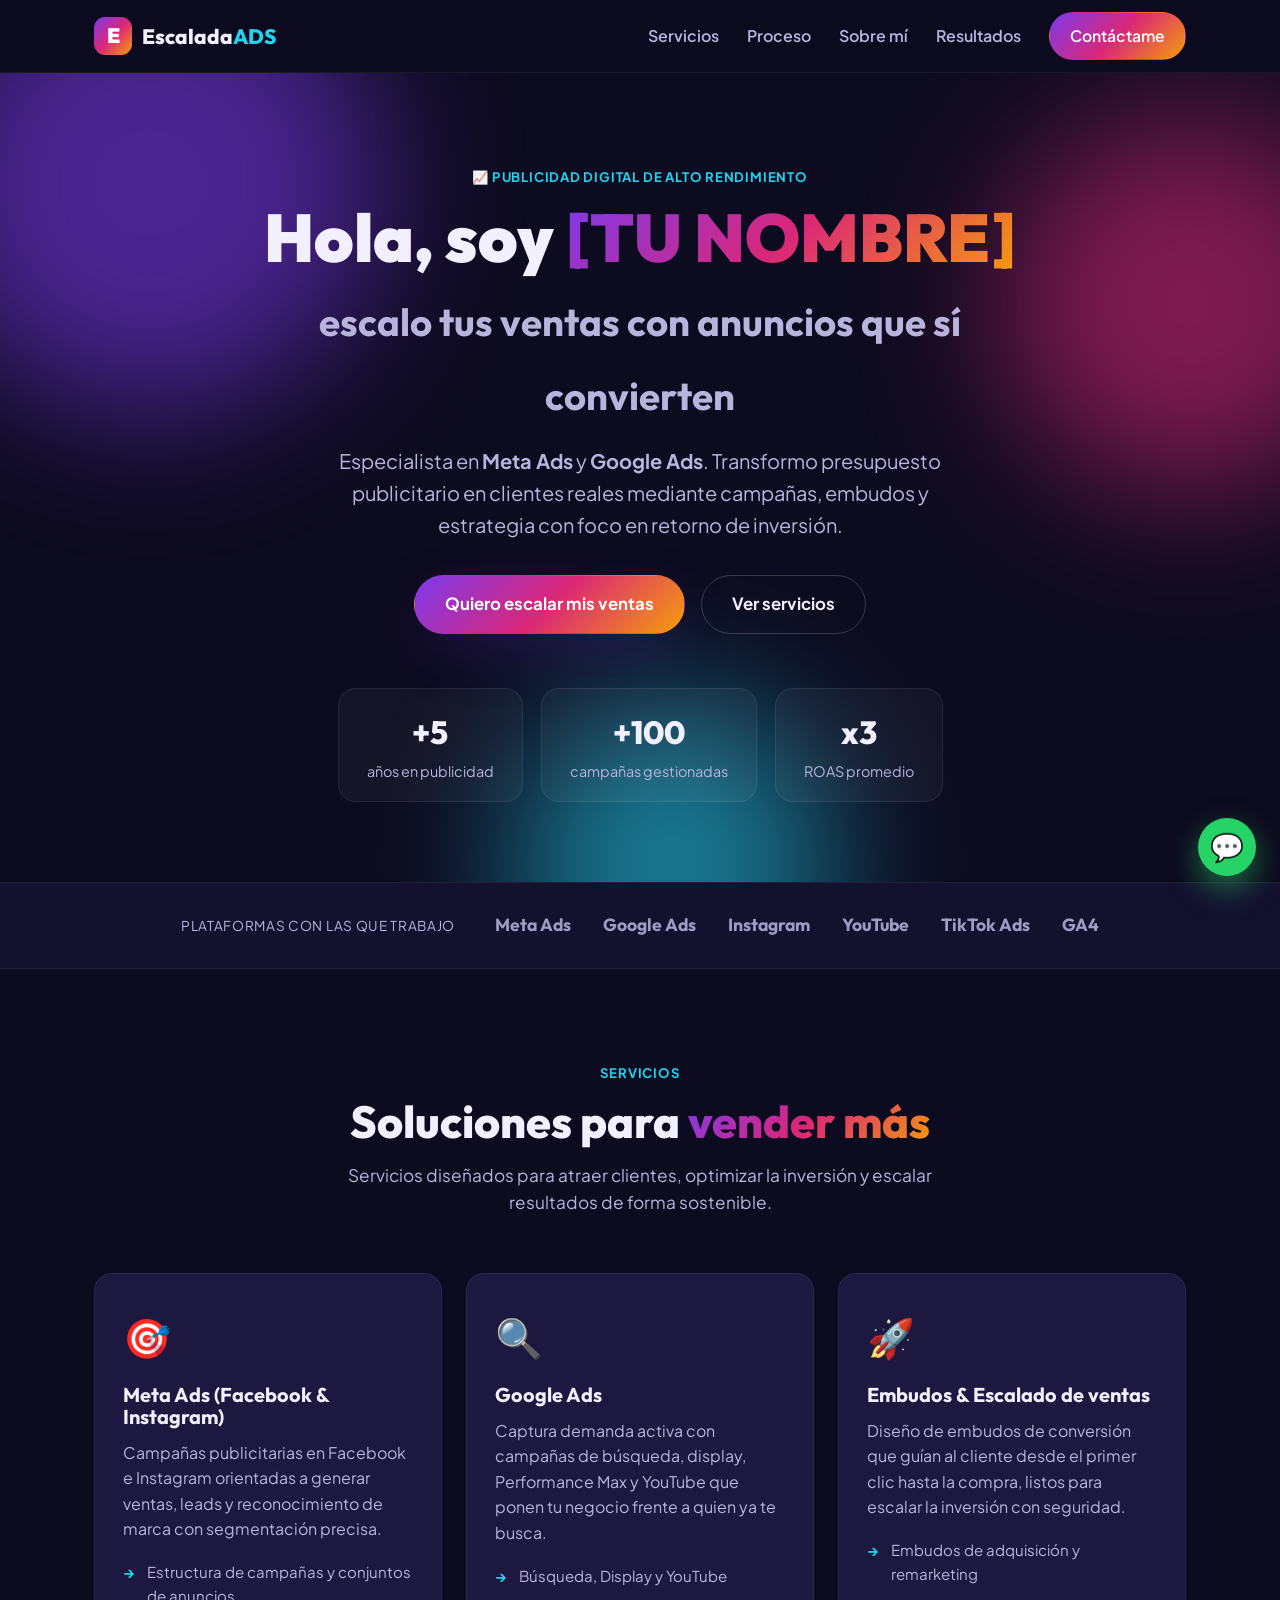
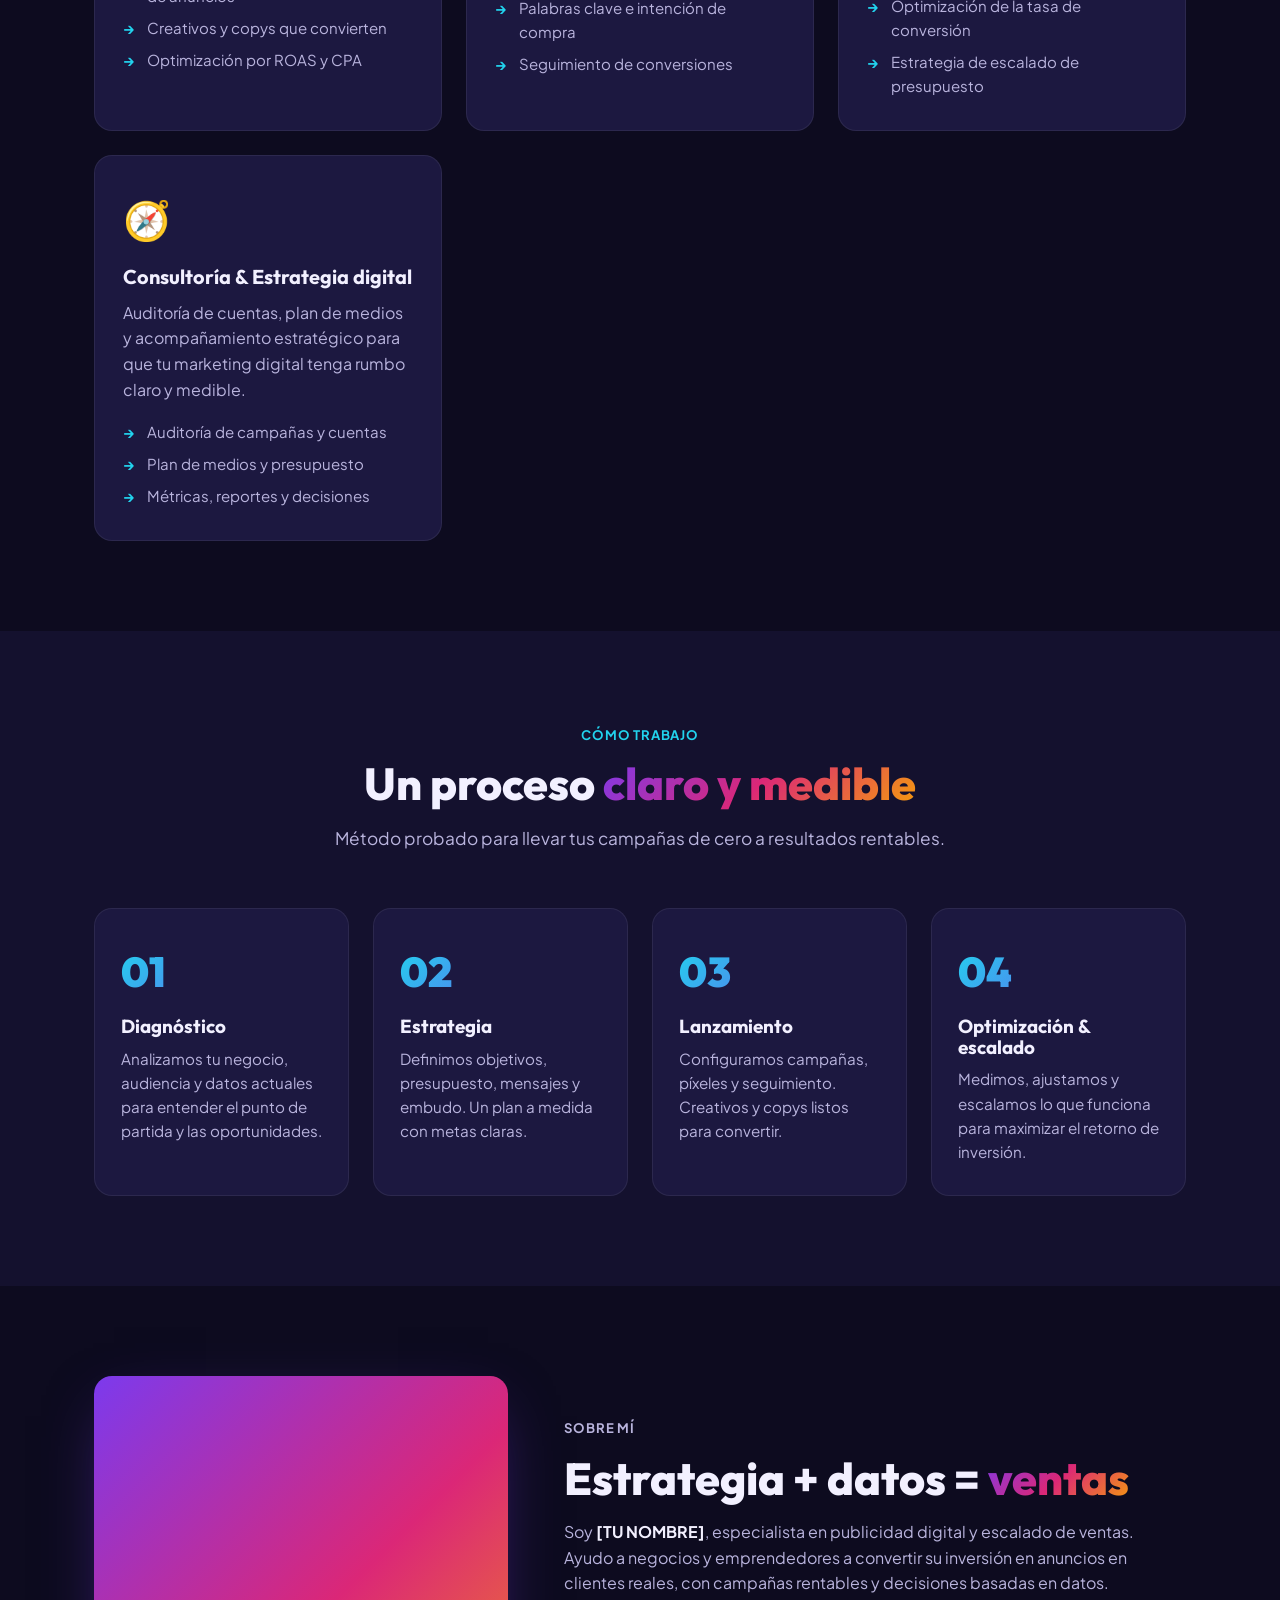
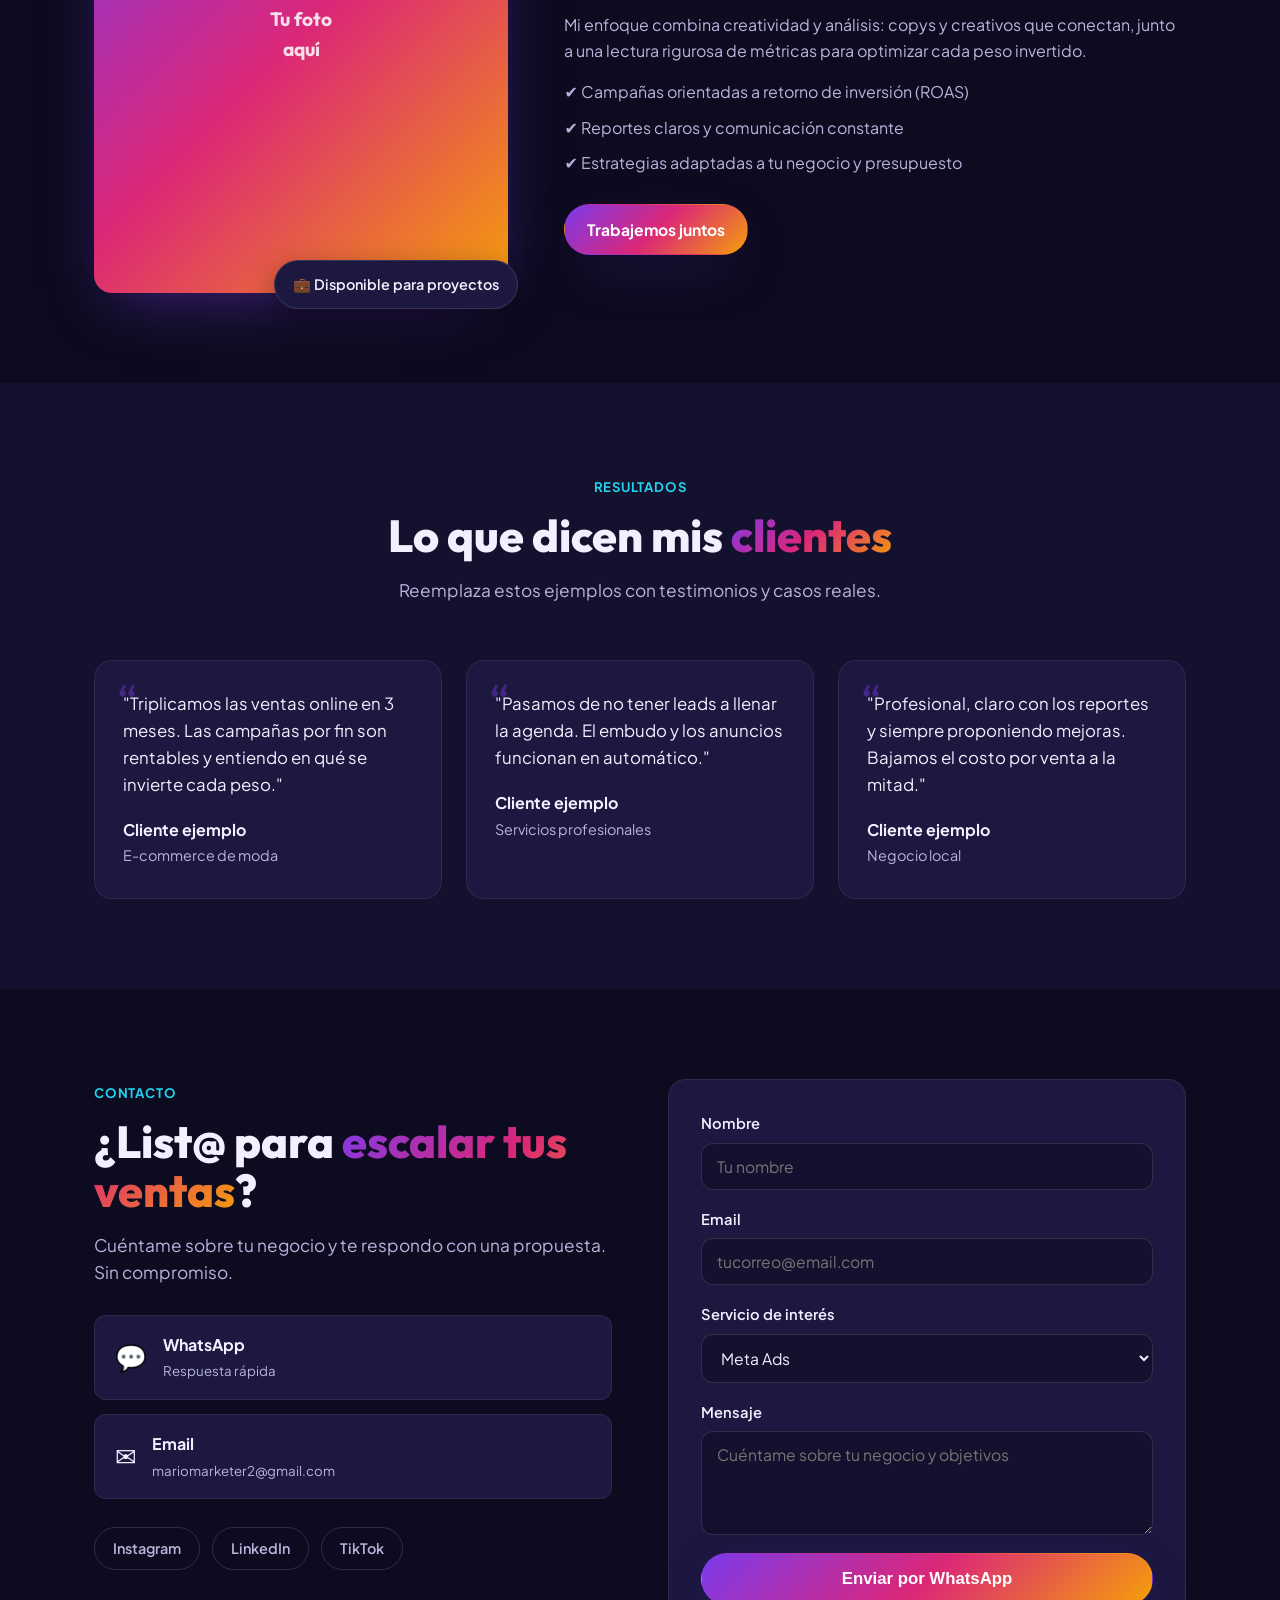
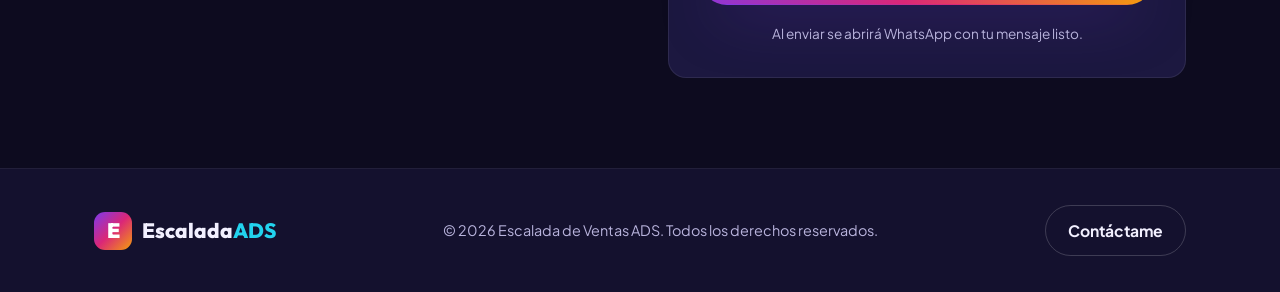
==== portfolio/index.html @ 5ac83516 "Add personal services portfolio site Static single-page portfolio (HTML/CSS/JS) with hero, services," ====
<!DOCTYPE html>
<html lang="es">
<head>
  <meta charset="UTF-8" />
  <meta name="viewport" content="width=device-width, initial-scale=1.0" />
  <title>Escalada de Ventas ADS | Especialista en Meta Ads y Google Ads</title>
  <meta name="description" content="Especialista en publicidad digital. Escalo tus ventas con campañas rentables en Meta Ads, Google Ads, embudos de conversión y estrategia de marketing." />
  <meta name="author" content="Escalada de Ventas ADS" />

  <!-- Open Graph / redes sociales -->
  <meta property="og:type" content="website" />
  <meta property="og:title" content="Escalada de Ventas ADS | Especialista en Publicidad Digital" />
  <meta property="og:description" content="Campañas publicitarias que escalan ventas: Meta Ads, Google Ads, embudos y estrategia." />
  <meta property="og:locale" content="es_ES" />

  <link rel="preconnect" href="https://fonts.googleapis.com" />
  <link rel="preconnect" href="https://fonts.gstatic.com" crossorigin />
  <link href="https://fonts.googleapis.com/css2?family=Plus+Jakarta+Sans:wght@400;500;600;700;800&family=Outfit:wght@500;600;700;800;900&display=swap" rel="stylesheet" />
  <link rel="stylesheet" href="styles.css" />
</head>
<body>
  <!-- ====== HEADER / NAV ====== -->
  <header class="site-header" id="top">
    <nav class="nav container">
      <a href="#top" class="brand">
        <span class="brand-mark">E</span>
        <span class="brand-text">Escalada<span class="brand-accent">ADS</span></span>
      </a>
      <button class="nav-toggle" aria-label="Abrir menú" aria-expanded="false">
        <span></span><span></span><span></span>
      </button>
      <ul class="nav-links">
        <li><a href="#servicios">Servicios</a></li>
        <li><a href="#proceso">Proceso</a></li>
        <li><a href="#sobre-mi">Sobre mí</a></li>
        <li><a href="#resultados">Resultados</a></li>
        <li><a href="#contacto" class="btn btn-nav">Contáctame</a></li>
      </ul>
    </nav>
  </header>

  <main>
    <!-- ====== HERO ====== -->
    <section class="hero">
      <div class="hero-bg" aria-hidden="true">
        <span class="blob blob-1"></span>
        <span class="blob blob-2"></span>
        <span class="blob blob-3"></span>
      </div>
      <div class="container hero-inner">
        <p class="eyebrow">📈 Publicidad digital de alto rendimiento</p>
        <!-- EDITABLE: tu nombre -->
        <h1 class="hero-title">
          Hola, soy <span class="gradient-text">[TU NOMBRE]</span><br />
          <span class="hero-sub-title">escalo tus ventas con anuncios que sí convierten</span>
        </h1>
        <!-- EDITABLE: tu eslogan -->
        <p class="hero-lead">
          Especialista en <strong>Meta Ads</strong> y <strong>Google Ads</strong>. Transformo presupuesto
          publicitario en clientes reales mediante campañas, embudos y estrategia con foco en
          retorno de inversión.
        </p>
        <div class="hero-cta">
          <a href="#contacto" class="btn btn-primary btn-lg">Quiero escalar mis ventas</a>
          <a href="#servicios" class="btn btn-ghost btn-lg">Ver servicios</a>
        </div>
        <ul class="hero-stats">
          <li><strong>+5</strong><span>años en publicidad</span></li>
          <li><strong>+100</strong><span>campañas gestionadas</span></li>
          <li><strong>x3</strong><span>ROAS promedio</span></li>
        </ul>
      </div>
    </section>

    <!-- ====== LOGOS / CONFIANZA ====== -->
    <section class="trust">
      <div class="container trust-inner">
        <span>Plataformas con las que trabajo</span>
        <ul class="trust-list">
          <li>Meta Ads</li>
          <li>Google Ads</li>
          <li>Instagram</li>
          <li>YouTube</li>
          <li>TikTok Ads</li>
          <li>GA4</li>
        </ul>
      </div>
    </section>

    <!-- ====== SERVICIOS ====== -->
    <section class="section" id="servicios">
      <div class="container">
        <header class="section-head">
          <p class="eyebrow">Servicios</p>
          <h2 class="section-title">Soluciones para <span class="gradient-text">vender más</span></h2>
          <p class="section-desc">Servicios diseñados para atraer clientes, optimizar la inversión y escalar resultados de forma sostenible.</p>
        </header>

        <div class="cards">
          <article class="card">
            <div class="card-icon">🎯</div>
            <h3>Meta Ads (Facebook &amp; Instagram)</h3>
            <p>Campañas publicitarias en Facebook e Instagram orientadas a generar ventas, leads y reconocimiento de marca con segmentación precisa.</p>
            <ul class="card-list">
              <li>Estructura de campañas y conjuntos de anuncios</li>
              <li>Creativos y copys que convierten</li>
              <li>Optimización por ROAS y CPA</li>
            </ul>
          </article>

          <article class="card">
            <div class="card-icon">🔍</div>
            <h3>Google Ads</h3>
            <p>Captura demanda activa con campañas de búsqueda, display, Performance Max y YouTube que ponen tu negocio frente a quien ya te busca.</p>
            <ul class="card-list">
              <li>Búsqueda, Display y YouTube</li>
              <li>Palabras clave e intención de compra</li>
              <li>Seguimiento de conversiones</li>
            </ul>
          </article>

          <article class="card">
            <div class="card-icon">🚀</div>
            <h3>Embudos &amp; Escalado de ventas</h3>
            <p>Diseño de embudos de conversión que guían al cliente desde el primer clic hasta la compra, listos para escalar la inversión con seguridad.</p>
            <ul class="card-list">
              <li>Embudos de adquisición y remarketing</li>
              <li>Optimización de la tasa de conversión</li>
              <li>Estrategia de escalado de presupuesto</li>
            </ul>
          </article>

          <article class="card">
            <div class="card-icon">🧭</div>
            <h3>Consultoría &amp; Estrategia digital</h3>
            <p>Auditoría de cuentas, plan de medios y acompañamiento estratégico para que tu marketing digital tenga rumbo claro y medible.</p>
            <ul class="card-list">
              <li>Auditoría de campañas y cuentas</li>
              <li>Plan de medios y presupuesto</li>
              <li>Métricas, reportes y decisiones</li>
            </ul>
          </article>
        </div>
      </div>
    </section>

    <!-- ====== PROCESO ====== -->
    <section class="section section-alt" id="proceso">
      <div class="container">
        <header class="section-head">
          <p class="eyebrow">Cómo trabajo</p>
          <h2 class="section-title">Un proceso <span class="gradient-text">claro y medible</span></h2>
          <p class="section-desc">Método probado para llevar tus campañas de cero a resultados rentables.</p>
        </header>

        <ol class="steps">
          <li class="step">
            <span class="step-num">01</span>
            <h3>Diagnóstico</h3>
            <p>Analizamos tu negocio, audiencia y datos actuales para entender el punto de partida y las oportunidades.</p>
          </li>
          <li class="step">
            <span class="step-num">02</span>
            <h3>Estrategia</h3>
            <p>Definimos objetivos, presupuesto, mensajes y embudo. Un plan a medida con metas claras.</p>
          </li>
          <li class="step">
            <span class="step-num">03</span>
            <h3>Lanzamiento</h3>
            <p>Configuramos campañas, píxeles y seguimiento. Creativos y copys listos para convertir.</p>
          </li>
          <li class="step">
            <span class="step-num">04</span>
            <h3>Optimización &amp; escalado</h3>
            <p>Medimos, ajustamos y escalamos lo que funciona para maximizar el retorno de inversión.</p>
          </li>
        </ol>
      </div>
    </section>

    <!-- ====== SOBRE MÍ ====== -->
    <section class="section" id="sobre-mi">
      <div class="container about">
        <div class="about-media">
          <!-- EDITABLE: reemplaza por tu foto en assets/ -->
          <div class="about-photo" role="img" aria-label="Foto de perfil">
            <span>Tu foto<br />aquí</span>
          </div>
          <div class="about-badge">💼 Disponible para proyectos</div>
        </div>
        <div class="about-body">
          <p class="eyebrow">Sobre mí</p>
          <h2 class="section-title">Estrategia + datos = <span class="gradient-text">ventas</span></h2>
          <!-- EDITABLE: tu biografía -->
          <p>
            Soy <strong>[TU NOMBRE]</strong>, especialista en publicidad digital y escalado de ventas.
            Ayudo a negocios y emprendedores a convertir su inversión en anuncios en clientes reales,
            con campañas rentables y decisiones basadas en datos.
          </p>
          <p>
            Mi enfoque combina creatividad y análisis: copys y creativos que conectan, junto a una
            lectura rigurosa de métricas para optimizar cada peso invertido.
          </p>
          <ul class="about-points">
            <li>✔ Campañas orientadas a retorno de inversión (ROAS)</li>
            <li>✔ Reportes claros y comunicación constante</li>
            <li>✔ Estrategias adaptadas a tu negocio y presupuesto</li>
          </ul>
          <a href="#contacto" class="btn btn-primary">Trabajemos juntos</a>
        </div>
      </div>
    </section>

    <!-- ====== RESULTADOS / TESTIMONIOS ====== -->
    <section class="section section-alt" id="resultados">
      <div class="container">
        <header class="section-head">
          <p class="eyebrow">Resultados</p>
          <h2 class="section-title">Lo que dicen mis <span class="gradient-text">clientes</span></h2>
          <p class="section-desc">Reemplaza estos ejemplos con testimonios y casos reales.</p>
        </header>

        <div class="testimonials">
          <figure class="testimonial">
            <blockquote>"Triplicamos las ventas online en 3 meses. Las campañas por fin son rentables y entiendo en qué se invierte cada peso."</blockquote>
            <figcaption><strong>Cliente ejemplo</strong><span>E-commerce de moda</span></figcaption>
          </figure>
          <figure class="testimonial">
            <blockquote>"Pasamos de no tener leads a llenar la agenda. El embudo y los anuncios funcionan en automático."</blockquote>
            <figcaption><strong>Cliente ejemplo</strong><span>Servicios profesionales</span></figcaption>
          </figure>
          <figure class="testimonial">
            <blockquote>"Profesional, claro con los reportes y siempre proponiendo mejoras. Bajamos el costo por venta a la mitad."</blockquote>
            <figcaption><strong>Cliente ejemplo</strong><span>Negocio local</span></figcaption>
          </figure>
        </div>
      </div>
    </section>

    <!-- ====== CTA + CONTACTO ====== -->
    <section class="section contact" id="contacto">
      <div class="container contact-inner">
        <div class="contact-info">
          <p class="eyebrow">Contacto</p>
          <h2 class="section-title">¿List@ para <span class="gradient-text">escalar tus ventas</span>?</h2>
          <p class="section-desc">Cuéntame sobre tu negocio y te respondo con una propuesta. Sin compromiso.</p>

          <ul class="contact-channels">
            <!-- EDITABLE: WhatsApp -->
            <li>
              <a class="channel" id="whatsapp-link" href="https://wa.me/000000000000?text=Hola%2C%20quiero%20informaci%C3%B3n%20sobre%20tus%20servicios" target="_blank" rel="noopener">
                <span class="channel-icon">💬</span>
                <span><strong>WhatsApp</strong><br /><small>Respuesta rápida</small></span>
              </a>
            </li>
            <!-- EDITABLE: email -->
            <li>
              <a class="channel" href="mailto:mariomarketer2@gmail.com">
                <span class="channel-icon">✉️</span>
                <span><strong>Email</strong><br /><small>mariomarketer2@gmail.com</small></span>
              </a>
            </li>
          </ul>

          <!-- EDITABLE: redes sociales -->
          <div class="socials">
            <a href="#" aria-label="Instagram" rel="noopener">Instagram</a>
            <a href="#" aria-label="LinkedIn" rel="noopener">LinkedIn</a>
            <a href="#" aria-label="TikTok" rel="noopener">TikTok</a>
          </div>
        </div>

        <form class="contact-form" id="contact-form" novalidate>
          <div class="field">
            <label for="name">Nombre</label>
            <input type="text" id="name" name="name" placeholder="Tu nombre" required />
          </div>
          <div class="field">
            <label for="email">Email</label>
            <input type="email" id="email" name="email" placeholder="tucorreo@email.com" required />
          </div>
          <div class="field">
            <label for="service">Servicio de interés</label>
            <select id="service" name="service">
              <option value="Meta Ads">Meta Ads</option>
              <option value="Google Ads">Google Ads</option>
              <option value="Embudos / Escalado">Embudos / Escalado</option>
              <option value="Consultoría / Estrategia">Consultoría / Estrategia</option>
            </select>
          </div>
          <div class="field">
            <label for="message">Mensaje</label>
            <textarea id="message" name="message" rows="4" placeholder="Cuéntame sobre tu negocio y objetivos" required></textarea>
          </div>
          <button type="submit" class="btn btn-primary btn-lg btn-block">Enviar por WhatsApp</button>
          <p class="form-note">Al enviar se abrirá WhatsApp con tu mensaje listo.</p>
        </form>
      </div>
    </section>
  </main>

  <!-- ====== FOOTER ====== -->
  <footer class="site-footer">
    <div class="container footer-inner">
      <a href="#top" class="brand">
        <span class="brand-mark">E</span>
        <span class="brand-text">Escalada<span class="brand-accent">ADS</span></span>
      </a>
      <p class="footer-copy">© <span id="year"></span> Escalada de Ventas ADS. Todos los derechos reservados.</p>
      <a href="#contacto" class="btn btn-ghost">Contáctame</a>
    </div>
  </footer>

  <!-- Botón flotante de WhatsApp -->
  <a class="whatsapp-float" id="whatsapp-float" href="https://wa.me/000000000000?text=Hola%2C%20quiero%20informaci%C3%B3n%20sobre%20tus%20servicios" target="_blank" rel="noopener" aria-label="Escríbeme por WhatsApp">💬</a>

  <script src="script.js"></script>
</body>
</html>
---- portfolio/styles.css ----
/* ====== VARIABLES ====== */
:root {
  --bg: #0d0b1f;
  --bg-alt: #14112e;
  --surface: #1c1840;
  --surface-2: #241f52;
  --text: #f2f0ff;
  --text-dim: #b9b4dd;
  --primary: #7c3aed;
  --primary-2: #db2777;
  --accent: #22d3ee;
  --grad: linear-gradient(135deg, #7c3aed 0%, #db2777 50%, #f59e0b 100%);
  --grad-2: linear-gradient(135deg, #22d3ee 0%, #7c3aed 100%);
  --radius: 18px;
  --radius-sm: 12px;
  --shadow: 0 20px 60px -20px rgba(124, 58, 237, 0.5);
  --maxw: 1140px;
  --ease: cubic-bezier(0.22, 1, 0.36, 1);
}

* { box-sizing: border-box; margin: 0; padding: 0; }

html { scroll-behavior: smooth; }

body {
  font-family: "Plus Jakarta Sans", system-ui, -apple-system, sans-serif;
  background: var(--bg);
  color: var(--text);
  line-height: 1.6;
  -webkit-font-smoothing: antialiased;
  overflow-x: hidden;
}

h1, h2, h3, .brand-text { font-family: "Outfit", system-ui, sans-serif; line-height: 1.1; }

a { color: inherit; text-decoration: none; }

.container { width: 100%; max-width: var(--maxw); margin: 0 auto; padding: 0 24px; }

.gradient-text {
  background: var(--grad);
  -webkit-background-clip: text;
  background-clip: text;
  -webkit-text-fill-color: transparent;
  color: transparent;
}

.eyebrow {
  display: inline-block;
  font-weight: 700;
  font-size: 0.82rem;
  letter-spacing: 0.06em;
  text-transform: uppercase;
  color: var(--accent);
  margin-bottom: 14px;
}

/* ====== BUTTONS ====== */
.btn {
  display: inline-flex;
  align-items: center;
  justify-content: center;
  gap: 8px;
  font-weight: 700;
  font-size: 0.98rem;
  padding: 12px 22px;
  border-radius: 999px;
  border: 1px solid transparent;
  cursor: pointer;
  transition: transform 0.25s var(--ease), box-shadow 0.25s var(--ease), background 0.25s;
  white-space: nowrap;
}
.btn-lg { padding: 15px 30px; font-size: 1.05rem; }
.btn-block { width: 100%; }
.btn-primary { background: var(--grad); color: #fff; box-shadow: var(--shadow); }
.btn-primary:hover { transform: translateY(-3px); box-shadow: 0 26px 70px -18px rgba(219, 39, 119, 0.65); }
.btn-ghost { background: transparent; color: var(--text); border-color: rgba(255, 255, 255, 0.18); }
.btn-ghost:hover { border-color: var(--accent); color: var(--accent); transform: translateY(-2px); }
.btn-nav { background: var(--grad); color: #fff; padding: 10px 20px; }
.btn-nav:hover { transform: translateY(-2px); }

/* ====== HEADER ====== */
.site-header {
  position: sticky;
  top: 0;
  z-index: 50;
  backdrop-filter: blur(14px);
  background: rgba(13, 11, 31, 0.7);
  border-bottom: 1px solid rgba(255, 255, 255, 0.06);
}
.nav { display: flex; align-items: center; justify-content: space-between; height: 72px; }
.brand { display: flex; align-items: center; gap: 10px; font-weight: 800; font-size: 1.3rem; }
.brand-mark {
  display: grid; place-items: center;
  width: 38px; height: 38px;
  border-radius: 11px;
  background: var(--grad);
  font-family: "Outfit"; font-weight: 900; color: #fff;
}
.brand-accent { color: var(--accent); }
.nav-links { list-style: none; display: flex; align-items: center; gap: 28px; }
.nav-links a { font-weight: 600; color: var(--text-dim); transition: color 0.2s; }
.nav-links a:hover { color: var(--text); }
.nav-links a.btn-nav { color: #fff; }
.nav-toggle { display: none; flex-direction: column; gap: 5px; background: none; border: 0; cursor: pointer; padding: 6px; }
.nav-toggle span { width: 26px; height: 3px; background: var(--text); border-radius: 3px; transition: 0.3s; }

/* ====== HERO ====== */
.hero { position: relative; padding: 90px 0 80px; overflow: hidden; }
.hero-bg { position: absolute; inset: 0; z-index: 0; }
.blob { position: absolute; border-radius: 50%; filter: blur(70px); opacity: 0.55; animation: float 14s ease-in-out infinite; }
.blob-1 { width: 460px; height: 460px; background: #7c3aed; top: -120px; left: -80px; }
.blob-2 { width: 380px; height: 380px; background: #db2777; top: 40px; right: -100px; animation-delay: -4s; }
.blob-3 { width: 320px; height: 320px; background: #22d3ee; bottom: -140px; left: 40%; animation-delay: -8s; }
@keyframes float { 0%, 100% { transform: translate(0, 0) scale(1); } 50% { transform: translate(20px, -30px) scale(1.08); } }

.hero-inner { position: relative; z-index: 1; text-align: center; max-width: 880px; margin: 0 auto; }
.hero-title { font-size: clamp(2.3rem, 6vw, 4.2rem); font-weight: 900; margin-bottom: 22px; }
.hero-sub-title { font-size: clamp(1.4rem, 3.4vw, 2.4rem); font-weight: 700; color: var(--text-dim); }
.hero-lead { font-size: clamp(1.05rem, 2vw, 1.25rem); color: var(--text-dim); max-width: 660px; margin: 0 auto 34px; }
.hero-cta { display: flex; gap: 16px; justify-content: center; flex-wrap: wrap; margin-bottom: 54px; }
.hero-stats { list-style: none; display: flex; gap: 18px; justify-content: center; flex-wrap: wrap; }
.hero-stats li {
  background: rgba(255, 255, 255, 0.04);
  border: 1px solid rgba(255, 255, 255, 0.08);
  border-radius: var(--radius);
  padding: 18px 28px;
  min-width: 150px;
}
.hero-stats strong { display: block; font-family: "Outfit"; font-size: 2rem; font-weight: 800; }
.hero-stats span { color: var(--text-dim); font-size: 0.9rem; }

/* ====== TRUST ====== */
.trust { padding: 28px 0; border-top: 1px solid rgba(255,255,255,0.06); border-bottom: 1px solid rgba(255,255,255,0.06); background: var(--bg-alt); }
.trust-inner { display: flex; flex-wrap: wrap; align-items: center; justify-content: center; gap: 14px 40px; }
.trust-inner > span { color: var(--text-dim); font-size: 0.85rem; text-transform: uppercase; letter-spacing: 0.05em; }
.trust-list { list-style: none; display: flex; flex-wrap: wrap; gap: 14px 32px; }
.trust-list li { font-family: "Outfit"; font-weight: 700; font-size: 1.1rem; color: var(--text-dim); opacity: 0.85; }

/* ====== SECTIONS ====== */
.section { padding: 90px 0; }
.section-alt { background: var(--bg-alt); }
.section-head { text-align: center; max-width: 640px; margin: 0 auto 56px; }
.section-title { font-size: clamp(1.9rem, 4vw, 2.8rem); font-weight: 800; margin-bottom: 16px; }
.section-desc { color: var(--text-dim); font-size: 1.08rem; }

/* ====== CARDS ====== */
.cards { display: grid; grid-template-columns: repeat(auto-fit, minmax(260px, 1fr)); gap: 24px; }
.card {
  background: var(--surface);
  border: 1px solid rgba(255, 255, 255, 0.07);
  border-radius: var(--radius);
  padding: 32px 28px;
  transition: transform 0.3s var(--ease), border-color 0.3s, box-shadow 0.3s;
  position: relative;
  overflow: hidden;
}
.card::before {
  content: ""; position: absolute; inset: 0 0 auto 0; height: 4px; background: var(--grad);
  transform: scaleX(0); transform-origin: left; transition: transform 0.4s var(--ease);
}
.card:hover { transform: translateY(-8px); border-color: rgba(124, 58, 237, 0.5); box-shadow: var(--shadow); }
.card:hover::before { transform: scaleX(1); }
.card-icon { font-size: 2.4rem; margin-bottom: 16px; }
.card h3 { font-size: 1.25rem; margin-bottom: 12px; }
.card p { color: var(--text-dim); margin-bottom: 18px; }
.card-list { list-style: none; display: flex; flex-direction: column; gap: 8px; }
.card-list li { color: var(--text-dim); font-size: 0.94rem; padding-left: 24px; position: relative; }
.card-list li::before { content: "→"; position: absolute; left: 0; color: var(--accent); font-weight: 700; }

/* ====== STEPS ====== */
.steps { list-style: none; display: grid; grid-template-columns: repeat(auto-fit, minmax(220px, 1fr)); gap: 24px; counter-reset: step; }
.step { background: var(--surface); border: 1px solid rgba(255,255,255,0.07); border-radius: var(--radius); padding: 30px 26px; position: relative; }
.step-num { font-family: "Outfit"; font-weight: 900; font-size: 2.6rem; background: var(--grad-2); -webkit-background-clip: text; background-clip: text; -webkit-text-fill-color: transparent; display: block; margin-bottom: 10px; }
.step h3 { font-size: 1.18rem; margin-bottom: 10px; }
.step p { color: var(--text-dim); font-size: 0.95rem; }

/* ====== ABOUT ====== */
.about { display: grid; grid-template-columns: 0.8fr 1.2fr; gap: 56px; align-items: center; }
.about-media { position: relative; }
.about-photo {
  aspect-ratio: 4 / 5;
  border-radius: var(--radius);
  background: var(--grad);
  display: grid; place-items: center;
  color: rgba(255,255,255,0.85); font-family: "Outfit"; font-weight: 700; font-size: 1.2rem; text-align: center;
  box-shadow: var(--shadow);
}
.about-badge {
  position: absolute; bottom: -16px; right: -10px;
  background: var(--surface); border: 1px solid rgba(255,255,255,0.12);
  padding: 12px 18px; border-radius: 999px; font-weight: 600; font-size: 0.9rem;
  box-shadow: 0 10px 30px rgba(0,0,0,0.4);
}
.about-body p { color: var(--text-dim); margin-bottom: 16px; }
.about-body p strong { color: var(--text); }
.about-points { list-style: none; margin: 8px 0 28px; display: flex; flex-direction: column; gap: 10px; }
.about-points li { color: var(--text-dim); }

/* ====== TESTIMONIALS ====== */
.testimonials { display: grid; grid-template-columns: repeat(auto-fit, minmax(280px, 1fr)); gap: 24px; }
.testimonial { background: var(--surface); border: 1px solid rgba(255,255,255,0.07); border-radius: var(--radius); padding: 30px 28px; }
.testimonial blockquote { font-size: 1.05rem; margin-bottom: 18px; position: relative; }
.testimonial blockquote::before { content: "“"; font-family: "Outfit"; font-size: 3rem; color: var(--primary); line-height: 0; position: absolute; top: 10px; left: -6px; opacity: 0.4; }
.testimonial figcaption strong { display: block; }
.testimonial figcaption span { color: var(--text-dim); font-size: 0.9rem; }

/* ====== CONTACT ====== */
.contact-inner { display: grid; grid-template-columns: 1fr 1fr; gap: 56px; align-items: start; }
.contact-channels { list-style: none; display: flex; flex-direction: column; gap: 14px; margin: 28px 0; }
.channel { display: flex; align-items: center; gap: 16px; background: var(--surface); border: 1px solid rgba(255,255,255,0.08); border-radius: var(--radius-sm); padding: 16px 20px; transition: border-color 0.25s, transform 0.25s; }
.channel:hover { border-color: var(--accent); transform: translateX(4px); }
.channel-icon { font-size: 1.6rem; }
.channel small { color: var(--text-dim); }
.socials { display: flex; gap: 12px; flex-wrap: wrap; }
.socials a { padding: 9px 18px; border: 1px solid rgba(255,255,255,0.14); border-radius: 999px; font-weight: 600; font-size: 0.9rem; color: var(--text-dim); transition: 0.25s; }
.socials a:hover { color: var(--text); border-color: var(--accent); }

.contact-form { background: var(--surface); border: 1px solid rgba(255,255,255,0.08); border-radius: var(--radius); padding: 32px; display: flex; flex-direction: column; gap: 18px; }
.field { display: flex; flex-direction: column; gap: 7px; }
.field label { font-weight: 600; font-size: 0.92rem; }
.field input, .field select, .field textarea {
  background: var(--bg-alt); border: 1px solid rgba(255,255,255,0.12); border-radius: var(--radius-sm);
  padding: 13px 15px; color: var(--text); font-family: inherit; font-size: 0.98rem; transition: border-color 0.2s;
}
.field input:focus, .field select:focus, .field textarea:focus { outline: none; border-color: var(--primary); }
.field textarea { resize: vertical; }
.form-note { text-align: center; color: var(--text-dim); font-size: 0.85rem; }

/* ====== FOOTER ====== */
.site-footer { background: var(--bg-alt); border-top: 1px solid rgba(255,255,255,0.06); padding: 36px 0; }
.footer-inner { display: flex; align-items: center; justify-content: space-between; gap: 20px; flex-wrap: wrap; }
.footer-copy { color: var(--text-dim); font-size: 0.9rem; }

/* ====== WHATSAPP FLOAT ====== */
.whatsapp-float {
  position: fixed; bottom: 24px; right: 24px; z-index: 60;
  width: 58px; height: 58px; border-radius: 50%;
  background: #25d366; display: grid; place-items: center; font-size: 1.7rem;
  box-shadow: 0 12px 30px rgba(37, 211, 102, 0.5);
  transition: transform 0.25s var(--ease);
}
.whatsapp-float:hover { transform: scale(1.1); }

/* ====== REVEAL ANIMATION ====== */
.reveal { opacity: 0; transform: translateY(30px); transition: opacity 0.7s var(--ease), transform 0.7s var(--ease); }
.reveal.visible { opacity: 1; transform: none; }

/* ====== RESPONSIVE ====== */
@media (max-width: 860px) {
  .about, .contact-inner { grid-template-columns: 1fr; }
  .about-media { max-width: 360px; margin: 0 auto; }
  .nav-toggle { display: flex; }
  .nav-links {
    position: absolute; top: 72px; left: 0; right: 0;
    flex-direction: column; gap: 0; align-items: stretch;
    background: var(--bg-alt); border-bottom: 1px solid rgba(255,255,255,0.08);
    max-height: 0; overflow: hidden; transition: max-height 0.35s var(--ease);
  }
  .nav-links.open { max-height: 420px; }
  .nav-links li { border-top: 1px solid rgba(255,255,255,0.06); }
  .nav-links a { display: block; padding: 16px 24px; }
  .nav-links a.btn-nav { margin: 12px 24px; text-align: center; }
}

@media (prefers-reduced-motion: reduce) {
  * { animation: none !important; scroll-behavior: auto; }
  .reveal { opacity: 1; transform: none; transition: none; }
}
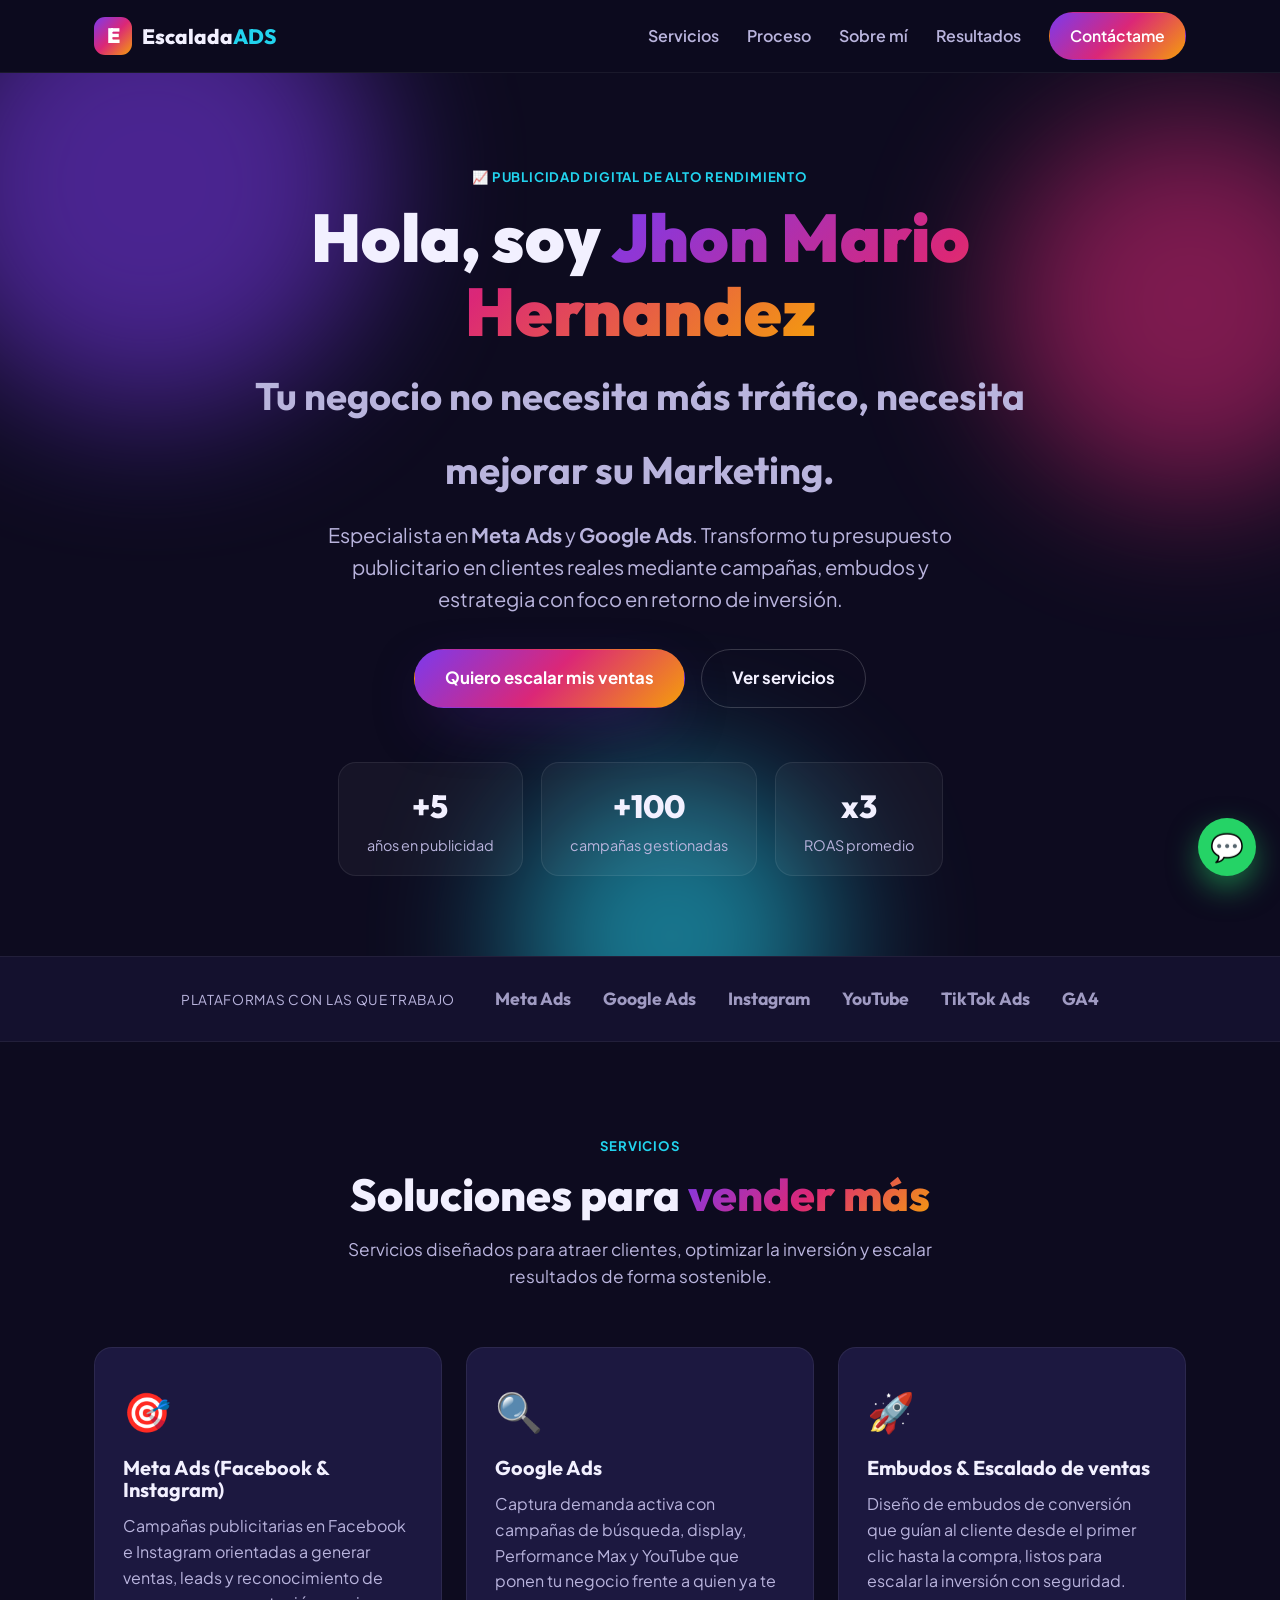
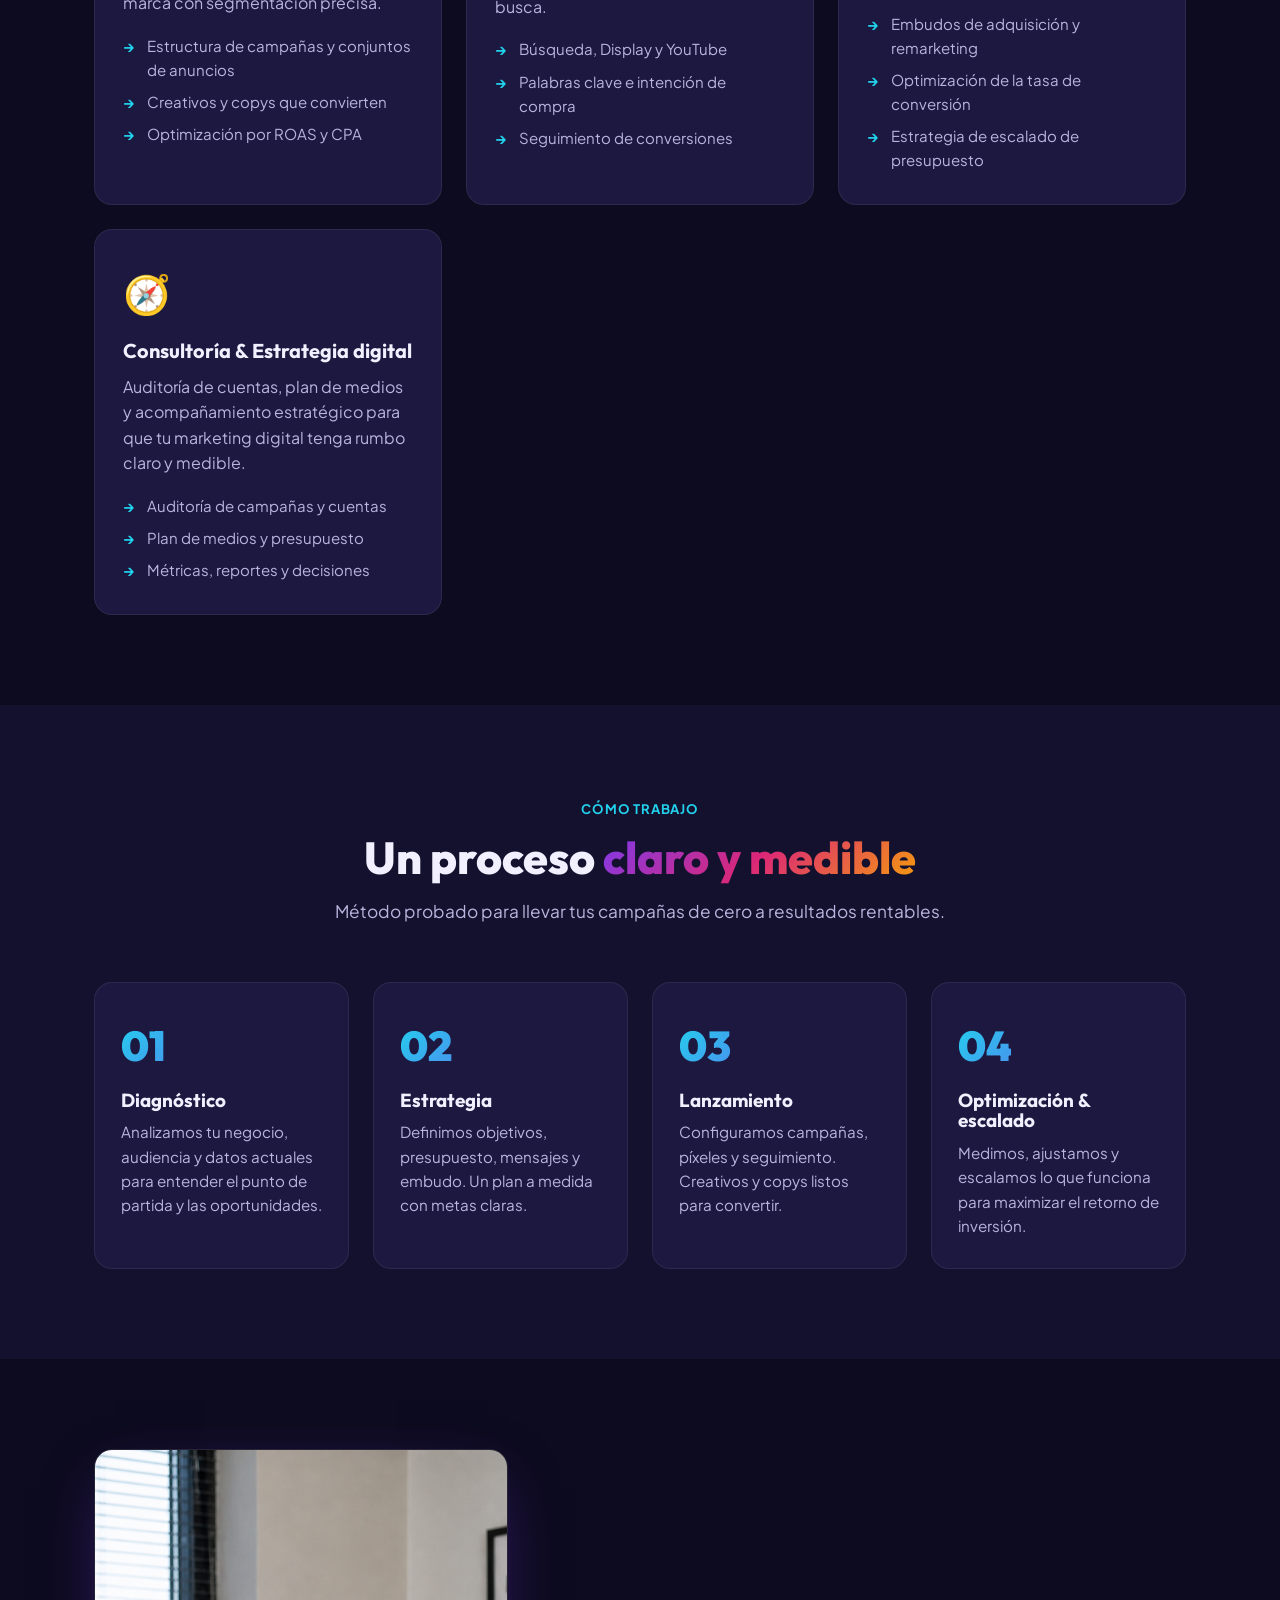
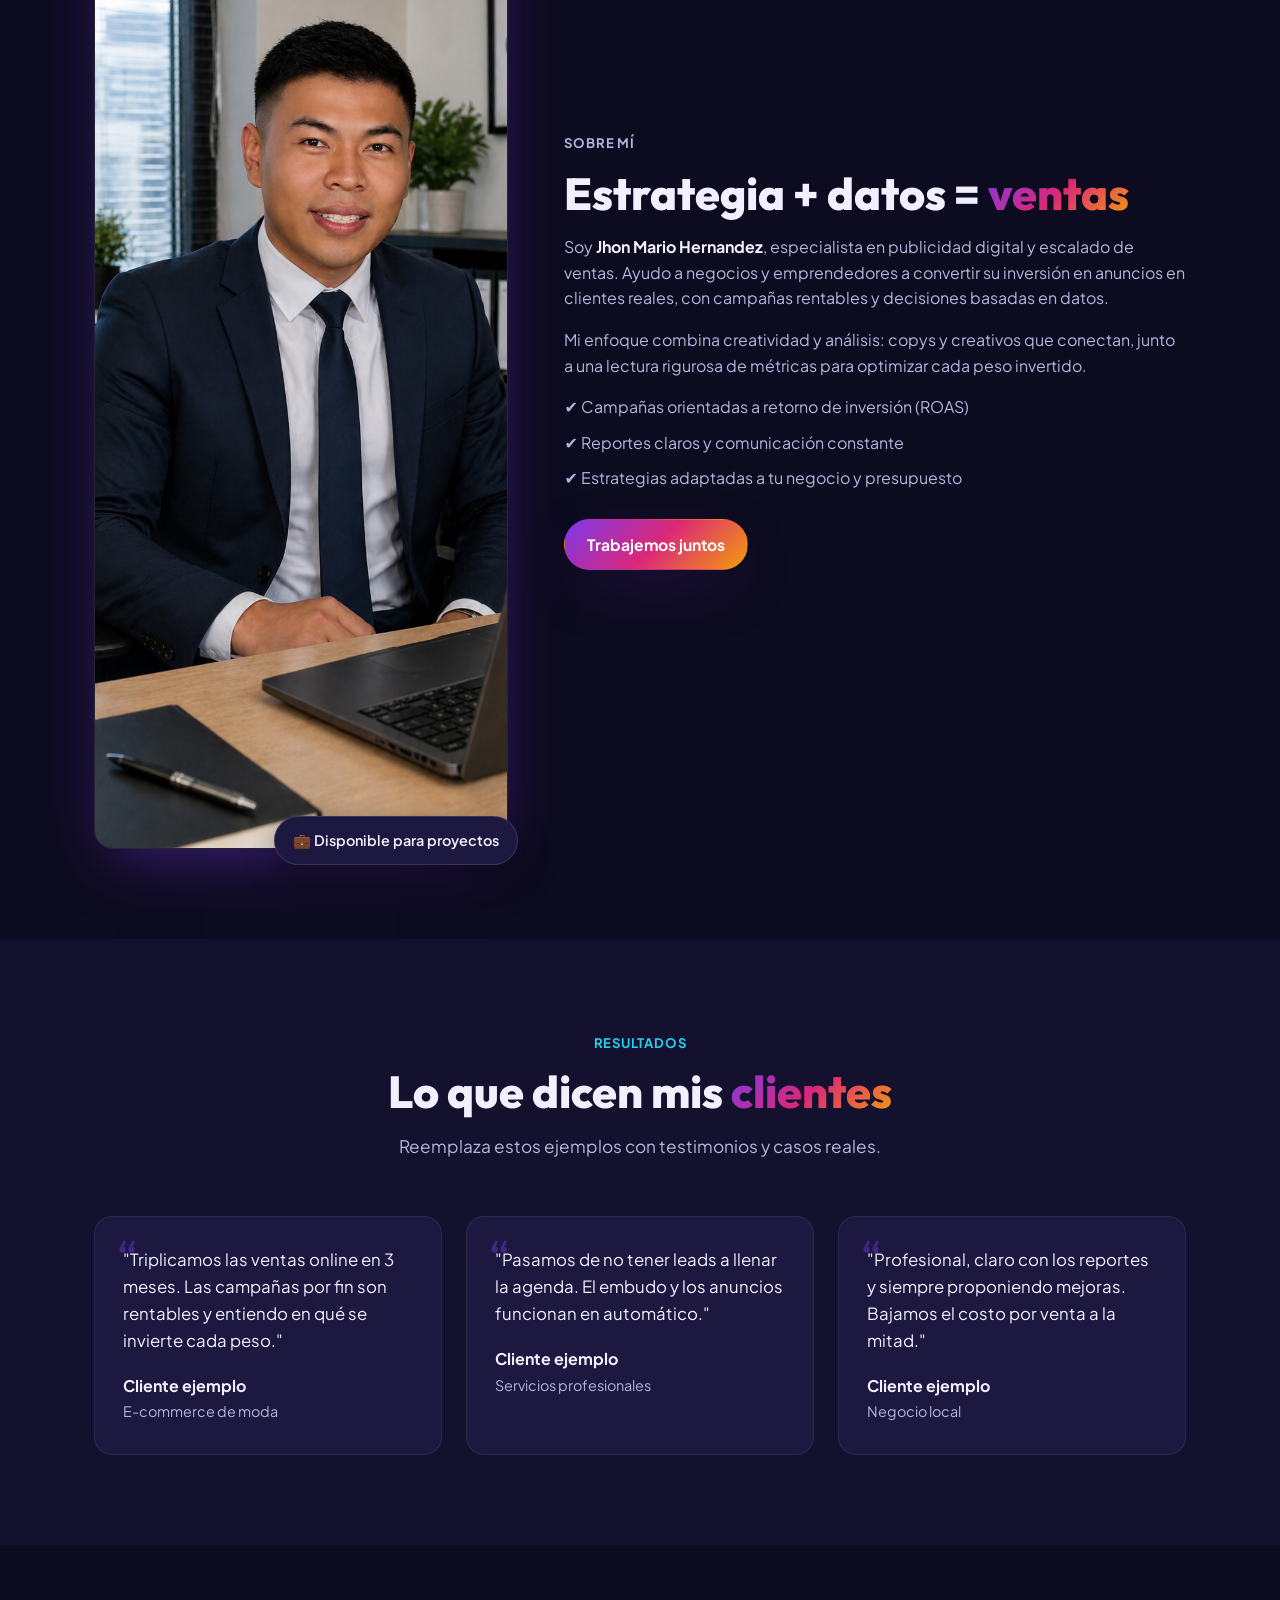
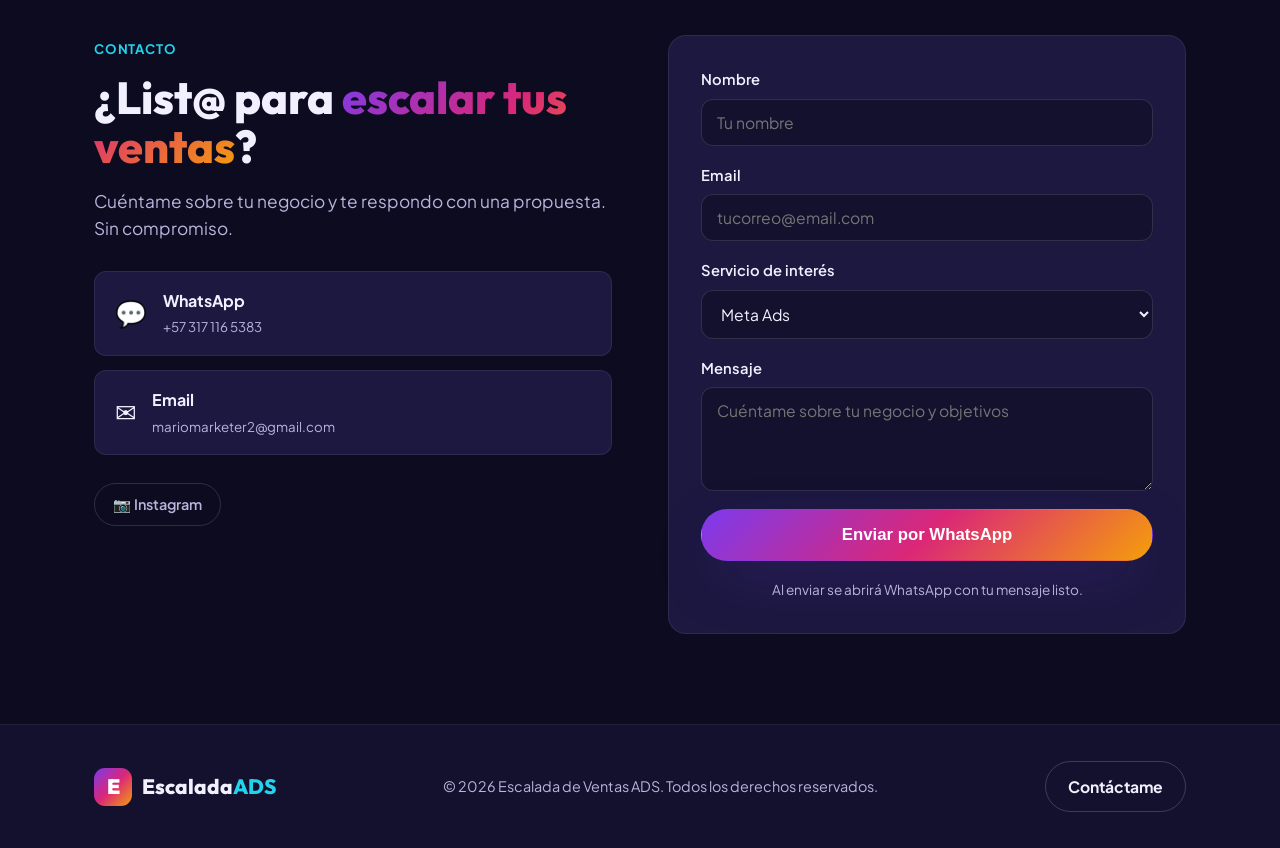
==== commit bedd0ec6: "Personalize portfolio with Jhon Mario Hernandez details Add real name, tagline, WhatsApp (+57), Inst" ====
--- a/portfolio/index.html
+++ b/portfolio/index.html
@@ -3,14 +3,14 @@
 <head>
   <meta charset="UTF-8" />
   <meta name="viewport" content="width=device-width, initial-scale=1.0" />
-  <title>Escalada de Ventas ADS | Especialista en Meta Ads y Google Ads</title>
-  <meta name="description" content="Especialista en publicidad digital. Escalo tus ventas con campañas rentables en Meta Ads, Google Ads, embudos de conversión y estrategia de marketing." />
-  <meta name="author" content="Escalada de Ventas ADS" />
+  <title>Jhon Mario Hernandez | Especialista en Meta Ads y Google Ads</title>
+  <meta name="description" content="Jhon Mario Hernandez, especialista en publicidad digital. Tu negocio no necesita más tráfico, necesita mejorar su Marketing. Meta Ads, Google Ads, embudos y estrategia." />
+  <meta name="author" content="Jhon Mario Hernandez" />
 
   <!-- Open Graph / redes sociales -->
   <meta property="og:type" content="website" />
-  <meta property="og:title" content="Escalada de Ventas ADS | Especialista en Publicidad Digital" />
-  <meta property="og:description" content="Campañas publicitarias que escalan ventas: Meta Ads, Google Ads, embudos y estrategia." />
+  <meta property="og:title" content="Jhon Mario Hernandez | Especialista en Publicidad Digital" />
+  <meta property="og:description" content="Tu negocio no necesita más tráfico, necesita mejorar su Marketing. Meta Ads, Google Ads, embudos y estrategia." />
   <meta property="og:locale" content="es_ES" />
 
   <link rel="preconnect" href="https://fonts.googleapis.com" />
@@ -49,14 +49,12 @@
       </div>
       <div class="container hero-inner">
         <p class="eyebrow">📈 Publicidad digital de alto rendimiento</p>
-        <!-- EDITABLE: tu nombre -->
         <h1 class="hero-title">
-          Hola, soy <span class="gradient-text">[TU NOMBRE]</span><br />
-          <span class="hero-sub-title">escalo tus ventas con anuncios que sí convierten</span>
+          Hola, soy <span class="gradient-text">Jhon Mario Hernandez</span><br />
+          <span class="hero-sub-title">Tu negocio no necesita más tráfico, necesita mejorar su Marketing.</span>
         </h1>
-        <!-- EDITABLE: tu eslogan -->
         <p class="hero-lead">
-          Especialista en <strong>Meta Ads</strong> y <strong>Google Ads</strong>. Transformo presupuesto
+          Especialista en <strong>Meta Ads</strong> y <strong>Google Ads</strong>. Transformo tu presupuesto
           publicitario en clientes reales mediante campañas, embudos y estrategia con foco en
           retorno de inversión.
         </p>
@@ -182,18 +180,14 @@
     <section class="section" id="sobre-mi">
       <div class="container about">
         <div class="about-media">
-          <!-- EDITABLE: reemplaza por tu foto en assets/ -->
-          <div class="about-photo" role="img" aria-label="Foto de perfil">
-            <span>Tu foto<br />aquí</span>
-          </div>
+          <img class="about-photo" src="assets/jhon-mario.png" alt="Jhon Mario Hernandez, especialista en publicidad digital" width="800" height="1000" loading="lazy" />
           <div class="about-badge">💼 Disponible para proyectos</div>
         </div>
         <div class="about-body">
           <p class="eyebrow">Sobre mí</p>
           <h2 class="section-title">Estrategia + datos = <span class="gradient-text">ventas</span></h2>
-          <!-- EDITABLE: tu biografía -->
           <p>
-            Soy <strong>[TU NOMBRE]</strong>, especialista en publicidad digital y escalado de ventas.
+            Soy <strong>Jhon Mario Hernandez</strong>, especialista en publicidad digital y escalado de ventas.
             Ayudo a negocios y emprendedores a convertir su inversión en anuncios en clientes reales,
             con campañas rentables y decisiones basadas en datos.
           </p>
@@ -246,14 +240,12 @@
           <p class="section-desc">Cuéntame sobre tu negocio y te respondo con una propuesta. Sin compromiso.</p>
 
           <ul class="contact-channels">
-            <!-- EDITABLE: WhatsApp -->
             <li>
-              <a class="channel" id="whatsapp-link" href="https://wa.me/000000000000?text=Hola%2C%20quiero%20informaci%C3%B3n%20sobre%20tus%20servicios" target="_blank" rel="noopener">
+              <a class="channel" id="whatsapp-link" href="https://wa.me/573171165383?text=Hola%20Jhon%20Mario%2C%20quiero%20mejorar%20el%20marketing%20de%20mi%20negocio" target="_blank" rel="noopener">
                 <span class="channel-icon">💬</span>
-                <span><strong>WhatsApp</strong><br /><small>Respuesta rápida</small></span>
+                <span><strong>WhatsApp</strong><br /><small>+57 317 116 5383</small></span>
               </a>
             </li>
-            <!-- EDITABLE: email -->
             <li>
               <a class="channel" href="mailto:mariomarketer2@gmail.com">
                 <span class="channel-icon">✉️</span>
@@ -262,11 +254,8 @@
             </li>
           </ul>
 
-          <!-- EDITABLE: redes sociales -->
           <div class="socials">
-            <a href="#" aria-label="Instagram" rel="noopener">Instagram</a>
-            <a href="#" aria-label="LinkedIn" rel="noopener">LinkedIn</a>
-            <a href="#" aria-label="TikTok" rel="noopener">TikTok</a>
+            <a href="https://www.instagram.com/jhonmariohernandezbueno7" target="_blank" aria-label="Instagram" rel="noopener">📷 Instagram</a>
           </div>
         </div>
 
@@ -312,7 +301,7 @@
   </footer>
 
   <!-- Botón flotante de WhatsApp -->
-  <a class="whatsapp-float" id="whatsapp-float" href="https://wa.me/000000000000?text=Hola%2C%20quiero%20informaci%C3%B3n%20sobre%20tus%20servicios" target="_blank" rel="noopener" aria-label="Escríbeme por WhatsApp">💬</a>
+  <a class="whatsapp-float" id="whatsapp-float" href="https://wa.me/573171165383?text=Hola%20Jhon%20Mario%2C%20quiero%20mejorar%20el%20marketing%20de%20mi%20negocio" target="_blank" rel="noopener" aria-label="Escríbeme por WhatsApp">💬</a>
 
   <script src="script.js"></script>
 </body>
--- a/portfolio/styles.css
+++ b/portfolio/styles.css
@@ -179,12 +179,14 @@
 .about { display: grid; grid-template-columns: 0.8fr 1.2fr; gap: 56px; align-items: center; }
 .about-media { position: relative; }
 .about-photo {
+  width: 100%;
   aspect-ratio: 4 / 5;
+  object-fit: cover;
+  object-position: center top;
+  display: block;
   border-radius: var(--radius);
-  background: var(--grad);
-  display: grid; place-items: center;
-  color: rgba(255,255,255,0.85); font-family: "Outfit"; font-weight: 700; font-size: 1.2rem; text-align: center;
   box-shadow: var(--shadow);
+  border: 1px solid rgba(255, 255, 255, 0.1);
 }
 .about-badge {
   position: absolute; bottom: -16px; right: -10px;
